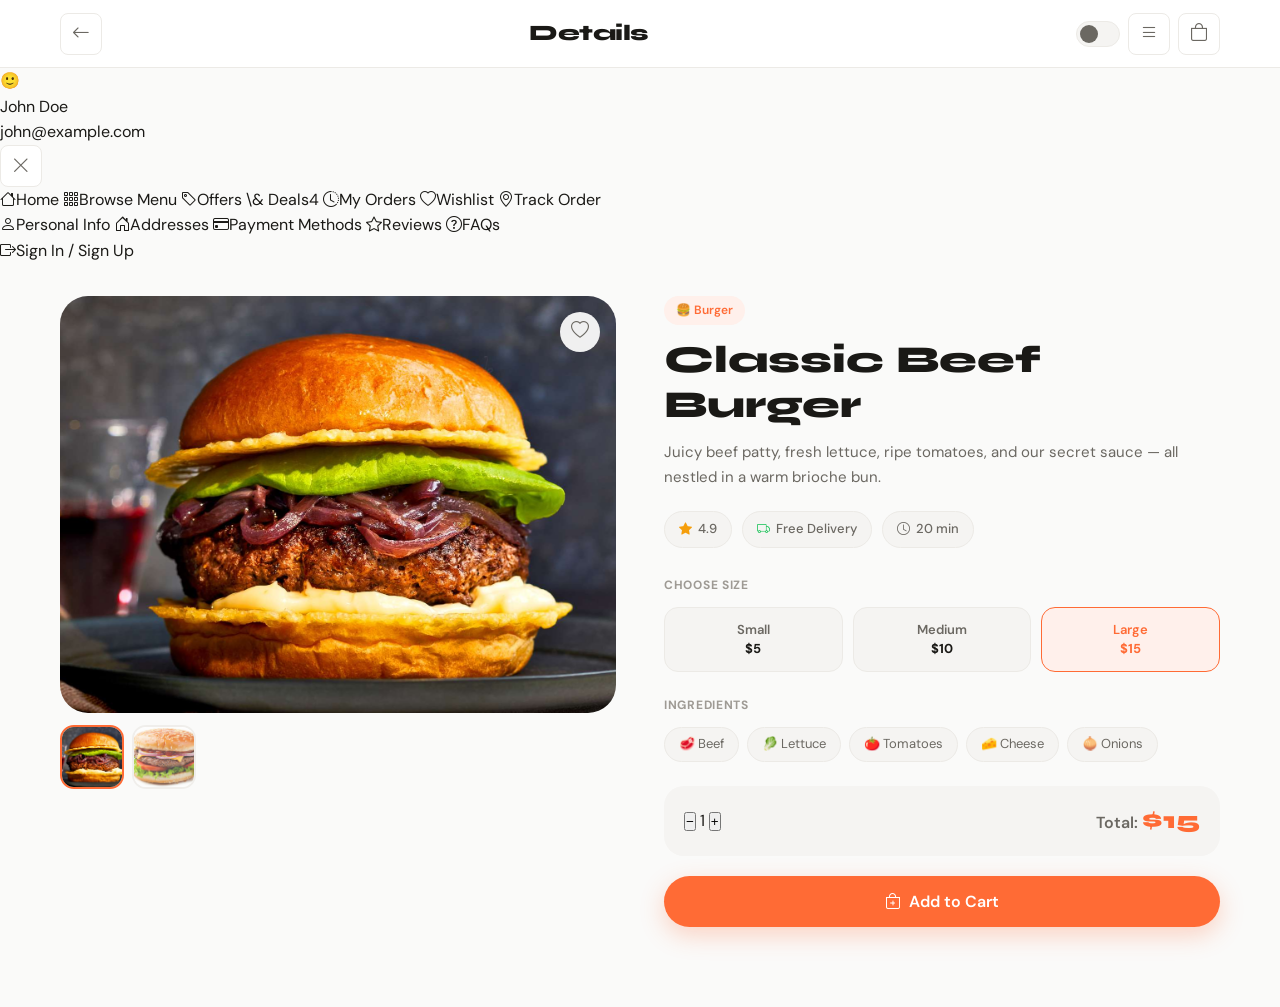
==== details.html @ ce248376 "first commit" ====
<!DOCTYPE html>
<html lang="en" data-theme="light">
<head>
  <meta charset="UTF-8"><meta name="viewport" content="width=device-width, initial-scale=1.0">
  <title>Classic Beef Burger — Burgerizza</title>
  <link rel="preconnect" href="https://fonts.googleapis.com">
  <link href="https://fonts.googleapis.com/css2?family=Syne:wght@400;500;600;700;800&family=DM+Sans:ital,opsz,wght@0,9..40,300;0,9..40,400;0,9..40,500;0,9..40,600;1,9..40,400&display=swap" rel="stylesheet">
  <link rel="stylesheet" href="https://cdn.jsdelivr.net/npm/bootstrap-icons@1.11.1/font/bootstrap-icons.css">
  <link rel="stylesheet" href="./assets/css/global.css">
  <link rel="stylesheet" href="./assets/css/details.css">
</head>
<body>
<header class="bzr-header">
  <div class="container">
    <a href="index.html" class="icon-btn"><i class="bi bi-arrow-left"></i></a>
    <span class="bzr-logo" style="flex:1;text-align:center;">Details</span>
    <div style="display:flex;gap:8px;align-items:center;">
      <div style="display:flex;gap:8px;align-items:center;"><label class="dark-toggle"><input type="checkbox" id="darkToggle"><div class="dark-toggle-slider"></div></label><button class="icon-btn hamburger-btn" id="sidebarToggle"><i class="bi bi-list"></i></button></div>
      <a href="cart.html" class="icon-btn" style="position:relative;">
        <i class="bi bi-bag"></i>
        <span class="cart-badge badge-brand" style="display:none;position:absolute;top:-6px;right:-6px;">0</span>
      </a>
    </div>
  </div>
</header>

<!-- Sidebar Overlay -->
<div class="sidebar-overlay" id="sidebarOverlay"></div>

<!-- Sidebar -->
<div class="sidebar" id="sidebar">
  <div class="sidebar-header">
    <div class="sidebar-profile">
      <div class="sidebar-avatar">🙂</div>
      <div class="sidebar-user-info">
        <div class="sidebar-name">John Doe</div>
        <div class="sidebar-email">john@example.com</div>
      </div>
    </div>
    <button class="icon-btn sidebar-close" id="sidebarClose"><i class="bi bi-x-lg"></i></button>
  </div>
  <nav class="sidebar-nav">
    <a href="index.html" class="sidebar-link"><i class="bi bi-house"></i><span>Home</span></a>
    <a href="all-categories.html" class="sidebar-link"><i class="bi bi-grid-3x3-gap"></i><span>Browse Menu</span></a>
    <a href="offers.html" class="sidebar-link"><i class="bi bi-tag"></i><span>Offers \&amp; Deals</span><span class="sidebar-badge">4</span></a>
    <a href="order-history.html" class="sidebar-link"><i class="bi bi-clock-history"></i><span>My Orders</span></a>
    <a href="wishlist.html" class="sidebar-link"><i class="bi bi-heart"></i><span>Wishlist</span></a>
    <a href="order-tracking.html" class="sidebar-link"><i class="bi bi-geo-alt"></i><span>Track Order</span></a>
    <div class="sidebar-divider"></div>
    <a href="edit-profile.html" class="sidebar-link"><i class="bi bi-person"></i><span>Personal Info</span></a>
    <a href="address.html" class="sidebar-link"><i class="bi bi-house-door"></i><span>Addresses</span></a>
    <a href="checkout.html" class="sidebar-link"><i class="bi bi-credit-card"></i><span>Payment Methods</span></a>
    <a href="reviews.html" class="sidebar-link"><i class="bi bi-star"></i><span>Reviews</span></a>
    <a href="faqs.html" class="sidebar-link"><i class="bi bi-question-circle"></i><span>FAQs</span></a>
    <div class="sidebar-divider"></div>
    <a href="signup.html" class="sidebar-link sidebar-link-danger"><i class="bi bi-box-arrow-right"></i><span>Sign In / Sign Up</span></a>
  </nav>
</div>

<div class="page-wrap">
  <div class="details-layout">

    <!-- Image Panel -->
    <div class="details-img-panel">
      <div class="details-img-wrap">
        <img src="./assets/images/Burger.jpg" alt="Classic Beef Burger" id="mainImg">
        <button class="wishlist-btn" id="wishlistBtn" title="Add to wishlist">
          <i class="bi bi-heart"></i>
        </button>
      </div>
      <!-- Thumbnail row -->
      <div class="thumb-row">
        <img src="./assets/images/Burger.jpg" alt="" class="thumb active" onclick="swapImg(this)">
        <img src="./assets/images/Burger.avif" alt="" class="thumb" onclick="swapImg(this)">
      </div>
    </div>

    <!-- Info Panel -->
    <div class="details-info">
      <div class="details-tag">🍔 Burger</div>
      <h1 class="details-name">Classic Beef Burger</h1>
      <p class="details-desc">Juicy beef patty, fresh lettuce, ripe tomatoes, and our secret sauce — all nestled in a warm brioche bun.</p>

      <!-- Stats -->
      <div class="details-stats">
        <div class="stat-pill"><i class="bi bi-star-fill" style="color:var(--warning);"></i> 4.9</div>
        <div class="stat-pill"><i class="bi bi-truck" style="color:var(--success);"></i> Free Delivery</div>
        <div class="stat-pill"><i class="bi bi-clock"></i> 20 min</div>
      </div>

      <!-- Size Selector -->
      <div class="details-section">
        <div class="details-section-label">Choose Size</div>
        <div class="size-group">
          <button class="size-btn" data-size="Small" data-price="5">Small<br><span>$5</span></button>
          <button class="size-btn" data-size="Medium" data-price="10">Medium<br><span>$10</span></button>
          <button class="size-btn active-size" data-size="Large" data-price="15">Large<br><span>$15</span></button>
        </div>
      </div>

      <!-- Ingredients -->
      <div class="details-section">
        <div class="details-section-label">Ingredients</div>
        <div class="ingredients-group">
          <span class="ingredient-tag">🥩 Beef</span>
          <span class="ingredient-tag">🥬 Lettuce</span>
          <span class="ingredient-tag">🍅 Tomatoes</span>
          <span class="ingredient-tag">🧀 Cheese</span>
          <span class="ingredient-tag">🧅 Onions</span>
        </div>
      </div>

      <!-- Quantity + Price -->
      <div class="details-bottom">
        <div class="qty-control" style="border-color:var(--border);border-width:1.5px;">
          <button class="qty-btn" id="minusBtn">−</button>
          <span class="qty-num" id="qtyDisplay">1</span>
          <button class="qty-btn" id="plusBtn">+</button>
        </div>
        <div class="details-price">
          Total: <span id="totalPrice">$15</span>
        </div>
      </div>

      <button class="btn-brand w-full" id="addToCartBtn" style="margin-top:20px;padding:15px;font-size:16px;">
        <i class="bi bi-bag-plus"></i> Add to Cart
      </button>
    </div>

  </div>
</div>

<div id="toast-container"></div>
<script src="./assets/js/global.js"></script>
<script src="./assets/js/details.js"></script>
<nav class="bottom-nav" style="display:none;">
  <a href="index.html"><i class="bi bi-house"></i>Home</a>
  <a href="all-categories.html"><i class="bi bi-grid-3x3-gap"></i>Menu</a>
  <a href="offers.html"><i class="bi bi-tag"></i>Offers</a>
  <a href="cart.html"><i class="bi bi-bag"></i>Cart<span class="bnav-badge cart-badge" style="display:none;">0</span></a>
  <a href="menu.html"><i class="bi bi-person"></i>Profile</a>
</nav>
</body>
</html>
---- assets/css/global.css ----
/* ============================================================
   Burgerizza — Global Design System
   Modern & Minimal • 2025
   ============================================================ */

@import url('https://fonts.googleapis.com/css2?family=Syne:wght@400;500;600;700;800&family=DM+Sans:ital,opsz,wght@0,9..40,300;0,9..40,400;0,9..40,500;0,9..40,600;1,9..40,400&display=swap');

/* ── CSS Variables ──────────────────────────────────────── */
:root {
  --brand:        #FF6B35;
  --brand-hover:  #E85A25;
  --brand-soft:   #FFF0EB;
  --brand-glow:   rgba(255,107,53,0.18);

  --bg:           #FAFAF9;
  --surface:      #FFFFFF;
  --surface-2:    #F5F4F2;
  --border:       #ECEAE6;
  --border-hover: #D4D0CA;

  --text-primary:   #1A1916;
  --text-secondary: #6B6862;
  --text-tertiary:  #9E9A94;

  --success:  #22C55E;
  --warning:  #F59E0B;
  --danger:   #EF4444;
  --info:     #3B82F6;

  --radius-sm:  8px;
  --radius-md:  14px;
  --radius-lg:  20px;
  --radius-xl:  28px;
  --radius-full:999px;

  --shadow-sm:  0 1px 3px rgba(0,0,0,.06), 0 1px 2px rgba(0,0,0,.04);
  --shadow-md:  0 4px 16px rgba(0,0,0,.08), 0 2px 4px rgba(0,0,0,.04);
  --shadow-lg:  0 12px 40px rgba(0,0,0,.10), 0 4px 8px rgba(0,0,0,.04);
  --shadow-brand: 0 8px 24px rgba(255,107,53,0.28);

  --transition: 0.22s cubic-bezier(0.4,0,0.2,1);
  --font-display: 'Syne', sans-serif;
  --font-body:    'DM Sans', sans-serif;

  --header-h: 68px;
}

/* ── Dark Mode ──────────────────────────────────────────── */
[data-theme="dark"] {
  --bg:           #111110;
  --surface:      #1C1B19;
  --surface-2:    #252422;
  --border:       #2E2C28;
  --border-hover: #3D3A34;

  --text-primary:   #F2EFE9;
  --text-secondary: #A09C94;
  --text-tertiary:  #6B6660;

  --shadow-sm:  0 1px 3px rgba(0,0,0,.3);
  --shadow-md:  0 4px 16px rgba(0,0,0,.4);
  --shadow-lg:  0 12px 40px rgba(0,0,0,.5);
}

/* ── Reset & Base ───────────────────────────────────────── */
*, *::before, *::after { box-sizing: border-box; margin: 0; padding: 0; }

html { scroll-behavior: smooth; }

body {
  font-family: var(--font-body);
  background: var(--bg);
  color: var(--text-primary);
  line-height: 1.6;
  -webkit-font-smoothing: antialiased;
  transition: background var(--transition), color var(--transition);
}

img { max-width: 100%; display: block; }
a   { text-decoration: none; color: inherit; }

/* ── Typography ─────────────────────────────────────────── */
h1,h2,h3,h4,h5,h6 { font-family: var(--font-display); line-height: 1.2; }

/* ── Scrollbar ──────────────────────────────────────────── */
::-webkit-scrollbar              { width: 5px; height: 5px; }
::-webkit-scrollbar-track        { background: var(--surface-2); }
::-webkit-scrollbar-thumb        { background: var(--border-hover); border-radius: 99px; }
::-webkit-scrollbar-thumb:hover  { background: var(--text-tertiary); }

/* ── Header ─────────────────────────────────────────────── */
.bzr-header {
  height: var(--header-h);
  background: var(--surface);
  border-bottom: 1px solid var(--border);
  position: sticky;
  top: 0;
  z-index: 200;
  backdrop-filter: blur(12px);
  -webkit-backdrop-filter: blur(12px);
  transition: background var(--transition), border-color var(--transition);
}
.bzr-header .container {
  height: 100%;
  display: flex;
  align-items: center;
  justify-content: space-between;
  gap: 16px;
  max-width: 1200px;
  margin: 0 auto;
  padding: 0 20px;
}
.bzr-logo {
  font-family: var(--font-display);
  font-weight: 800;
  font-size: 22px;
  color: var(--text-primary);
  letter-spacing: -0.5px;
}
.bzr-logo span { color: var(--brand); }

.header-actions { display: flex; align-items: center; gap: 10px; }

.icon-btn {
  width: 42px; height: 42px;
  border-radius: var(--radius-sm);
  border: 1px solid var(--border);
  background: var(--surface);
  display: flex; align-items: center; justify-content: center;
  cursor: pointer;
  color: var(--text-secondary);
  font-size: 18px;
  transition: all var(--transition);
}
.icon-btn:hover {
  border-color: var(--brand);
  color: var(--brand);
  background: var(--brand-soft);
  transform: translateY(-1px);
}

/* ── Buttons ─────────────────────────────────────────────── */
.btn-brand {
  display: inline-flex; align-items: center; justify-content: center; gap: 8px;
  padding: 11px 24px;
  background: var(--brand);
  color: #fff;
  font-family: var(--font-body);
  font-weight: 600;
  font-size: 14px;
  border: none;
  border-radius: var(--radius-full);
  cursor: pointer;
  box-shadow: var(--shadow-brand);
  transition: all var(--transition);
  white-space: nowrap;
}
.btn-brand:hover   { background: var(--brand-hover); transform: translateY(-1px); }
.btn-brand:active  { transform: translateY(0); }

.btn-outline {
  display: inline-flex; align-items: center; justify-content: center; gap: 8px;
  padding: 11px 24px;
  background: transparent;
  color: var(--text-primary);
  font-family: var(--font-body);
  font-weight: 600;
  font-size: 14px;
  border: 1.5px solid var(--border);
  border-radius: var(--radius-full);
  cursor: pointer;
  transition: all var(--transition);
}
.btn-outline:hover {
  border-color: var(--brand);
  color: var(--brand);
  background: var(--brand-soft);
}

.btn-ghost {
  display: inline-flex; align-items: center; gap: 8px;
  padding: 10px 18px;
  background: var(--surface-2);
  color: var(--text-secondary);
  font-family: var(--font-body);
  font-size: 14px;
  font-weight: 500;
  border: none;
  border-radius: var(--radius-sm);
  cursor: pointer;
  transition: all var(--transition);
}
.btn-ghost:hover { background: var(--border); color: var(--text-primary); }

/* ── Cards ───────────────────────────────────────────────── */
.card-base {
  background: var(--surface);
  border: 1px solid var(--border);
  border-radius: var(--radius-lg);
  overflow: hidden;
  transition: all var(--transition);
}
.card-base:hover {
  border-color: var(--border-hover);
  box-shadow: var(--shadow-md);
  transform: translateY(-3px);
}

/* ── Category Chip ───────────────────────────────────────── */
.cat-chip {
  display: inline-flex; align-items: center; gap: 8px;
  padding: 8px 16px 8px 8px;
  background: var(--surface-2);
  border: 1.5px solid transparent;
  border-radius: var(--radius-full);
  cursor: pointer;
  font-size: 13px;
  font-weight: 500;
  color: var(--text-secondary);
  transition: all var(--transition);
  white-space: nowrap;
}
.cat-chip img {
  width: 32px; height: 32px;
  border-radius: 50%;
  object-fit: cover;
}
.cat-chip:hover, .cat-chip.active {
  background: var(--brand-soft);
  border-color: var(--brand);
  color: var(--brand);
}

/* ── Restaurant Card ─────────────────────────────────────── */
.rest-card {
  background: var(--surface);
  border: 1px solid var(--border);
  border-radius: var(--radius-lg);
  overflow: hidden;
  cursor: pointer;
  transition: all var(--transition);
}
.rest-card:hover {
  box-shadow: var(--shadow-lg);
  transform: translateY(-4px);
  border-color: var(--border-hover);
}
.rest-card-img {
  height: 168px;
  overflow: hidden;
  position: relative;
  background: var(--surface-2);
}
.rest-card-img img {
  width: 100%; height: 100%;
  object-fit: cover;
  transition: transform 0.4s ease;
}
.rest-card:hover .rest-card-img img { transform: scale(1.05); }

.rest-card-badge {
  position: absolute;
  top: 12px; right: 12px;
  background: rgba(255,255,255,0.95);
  backdrop-filter: blur(8px);
  color: var(--text-primary);
  font-size: 12px; font-weight: 600;
  padding: 4px 10px;
  border-radius: var(--radius-full);
  box-shadow: var(--shadow-sm);
}
.rest-card-body { padding: 16px; }
.rest-card-name {
  font-family: var(--font-display);
  font-weight: 700;
  font-size: 15px;
  color: var(--text-primary);
  margin-bottom: 4px;
}
.rest-card-tags {
  font-size: 13px;
  color: var(--text-secondary);
  margin-bottom: 10px;
}
.rest-card-meta {
  display: flex;
  align-items: center;
  gap: 14px;
  font-size: 12px;
  color: var(--text-secondary);
}
.rest-card-meta .rating { color: var(--warning); font-weight: 600; }

/* ── Toast Notifications ─────────────────────────────────── */
#toast-container {
  position: fixed;
  bottom: 24px; right: 24px;
  z-index: 9999;
  display: flex; flex-direction: column; gap: 10px;
  pointer-events: none;
}
.toast-item {
  display: flex; align-items: center; gap: 12px;
  padding: 14px 18px;
  background: var(--surface);
  border: 1px solid var(--border);
  border-radius: var(--radius-md);
  box-shadow: var(--shadow-lg);
  font-size: 14px;
  font-weight: 500;
  color: var(--text-primary);
  animation: toastIn 0.3s cubic-bezier(0.34,1.56,0.64,1) forwards;
  pointer-events: auto;
  min-width: 260px;
  max-width: 340px;
}
.toast-item.hiding { animation: toastOut 0.25s ease forwards; }
.toast-item.success .toast-dot { background: var(--success); }
.toast-item.error   .toast-dot { background: var(--danger);  }
.toast-item.info    .toast-dot { background: var(--info);    }
.toast-item.warning .toast-dot { background: var(--warning); }
.toast-dot { width: 8px; height: 8px; border-radius: 50%; flex-shrink: 0; }
@keyframes toastIn  { from { opacity:0; transform: translateX(24px) scale(0.95); } to { opacity:1; transform: none; } }
@keyframes toastOut { from { opacity:1; transform: none; } to { opacity:0; transform: translateX(24px) scale(0.95); } }

/* ── Dark Mode Toggle ────────────────────────────────────── */
.dark-toggle {
  position: relative;
  width: 44px; height: 26px;
}
.dark-toggle input { opacity: 0; width: 0; height: 0; }
.dark-toggle-slider {
  position: absolute;
  cursor: pointer;
  inset: 0;
  background: var(--surface-2);
  border: 1.5px solid var(--border);
  border-radius: var(--radius-full);
  transition: all var(--transition);
  display: flex;
  align-items: center;
  padding: 3px;
}
.dark-toggle-slider::after {
  content: '';
  width: 18px; height: 18px;
  background: var(--text-secondary);
  border-radius: 50%;
  transition: transform var(--transition), background var(--transition);
}
.dark-toggle input:checked + .dark-toggle-slider { background: var(--brand); border-color: var(--brand); }
.dark-toggle input:checked + .dark-toggle-slider::after {
  transform: translateX(18px);
  background: #fff;
}

/* ── Badges ──────────────────────────────────────────────── */
.badge-brand {
  display: inline-flex; align-items: center; justify-content: center;
  min-width: 18px; height: 18px;
  padding: 0 5px;
  background: var(--brand);
  color: #fff;
  font-size: 10px;
  font-weight: 700;
  border-radius: var(--radius-full);
  border: 2px solid var(--surface);
}

/* ── Section Titles ──────────────────────────────────────── */
.section-header {
  display: flex;
  align-items: center;
  justify-content: space-between;
  margin-bottom: 20px;
}
.section-title {
  font-family: var(--font-display);
  font-size: 20px;
  font-weight: 700;
  color: var(--text-primary);
}
.section-link {
  font-size: 13px;
  font-weight: 600;
  color: var(--brand);
  display: flex;
  align-items: center;
  gap: 4px;
  transition: gap var(--transition);
}
.section-link:hover { gap: 8px; }

/* ── Empty State ─────────────────────────────────────────── */
.empty-state {
  display: flex; flex-direction: column; align-items: center;
  justify-content: center; padding: 60px 20px;
  text-align: center;
}
.empty-state-icon { font-size: 56px; margin-bottom: 16px; opacity: 0.4; }
.empty-state-title {
  font-family: var(--font-display);
  font-size: 20px; font-weight: 700;
  color: var(--text-primary);
  margin-bottom: 8px;
}
.empty-state-text { font-size: 14px; color: var(--text-secondary); max-width: 300px; }

/* ── Form Inputs ─────────────────────────────────────────── */
.bzr-input {
  width: 100%;
  padding: 12px 16px;
  background: var(--surface-2);
  border: 1.5px solid var(--border);
  border-radius: var(--radius-md);
  font-family: var(--font-body);
  font-size: 14px;
  color: var(--text-primary);
  outline: none;
  transition: all var(--transition);
}
.bzr-input::placeholder { color: var(--text-tertiary); }
.bzr-input:focus {
  border-color: var(--brand);
  background: var(--surface);
  box-shadow: 0 0 0 3px var(--brand-glow);
}

/* ── Page Container ──────────────────────────────────────── */
.page-wrap {
  max-width: 1200px;
  margin: 0 auto;
  padding: 32px 20px 80px;
}

/* ── Footer ──────────────────────────────────────────────── */
.bzr-footer {
  background: var(--surface);
  border-top: 1px solid var(--border);
  padding: 48px 0 24px;
  margin-top: 60px;
}
.footer-brand {
  font-family: var(--font-display);
  font-size: 20px;
  font-weight: 800;
}
.footer-brand span { color: var(--brand); }
.footer-desc { font-size: 13px; color: var(--text-secondary); margin-top: 8px; max-width: 260px; line-height: 1.7; }

.footer-heading { font-family: var(--font-display); font-size: 13px; font-weight: 700; text-transform: uppercase; letter-spacing: 0.06em; color: var(--text-tertiary); margin-bottom: 14px; }
.footer-links { list-style: none; display: flex; flex-direction: column; gap: 8px; }
.footer-links a { font-size: 14px; color: var(--text-secondary); transition: color var(--transition); }
.footer-links a:hover { color: var(--brand); }

.footer-social { display: flex; gap: 10px; margin-top: 16px; }
.footer-social a {
  width: 36px; height: 36px;
  border: 1.5px solid var(--border);
  border-radius: var(--radius-sm);
  display: flex; align-items: center; justify-content: center;
  color: var(--text-secondary);
  font-size: 15px;
  transition: all var(--transition);
}
.footer-social a:hover { border-color: var(--brand); color: var(--brand); background: var(--brand-soft); }

.footer-bottom {
  border-top: 1px solid var(--border);
  margin-top: 40px;
  padding-top: 20px;
  display: flex;
  align-items: center;
  justify-content: space-between;
  font-size: 13px;
  color: var(--text-tertiary);
  flex-wrap: wrap;
  gap: 10px;
}

/* ── Responsive ──────────────────────────────────────────── */
@media (max-width: 768px) {
  .page-wrap { padding: 24px 16px 80px; }
  .bzr-logo  { font-size: 20px; }
  #toast-container { bottom: 16px; right: 16px; left: 16px; }
  .toast-item { min-width: unset; width: 100%; }
}

/* ── Animations ──────────────────────────────────────────── */
@keyframes fadeUp {
  from { opacity: 0; transform: translateY(16px); }
  to   { opacity: 1; transform: none; }
}
.fade-up { animation: fadeUp 0.4s ease forwards; }
.delay-1 { animation-delay: 0.1s; opacity: 0; }
.delay-2 { animation-delay: 0.2s; opacity: 0; }
.delay-3 { animation-delay: 0.3s; opacity: 0; }
.delay-4 { animation-delay: 0.4s; opacity: 0; }

/* ============================================================
   RESPONSIVE — Full Device Coverage
   xs  < 480px   (small phones)
   sm  480–767px (large phones)
   md  768–991px (tablets)
   lg  992–1199px (small laptops)
   xl  ≥ 1200px  (desktops)
   ============================================================ */

/* ── Header responsive ───────────────────────────────────── */
@media (max-width: 991px) {
  .bzr-header .container { gap: 10px; }
  .header-search { max-width: 260px; }
  .header-actions .dark-toggle { display: none; } /* hide on tablet, show in sidebar */
}
@media (max-width: 767px) {
  :root { --header-h: 60px; }
  .header-search { display: none; }               /* search hidden; use page-level search */
  .header-actions .btn-brand { display: none; }   /* hide sign-in text btn on mobile */
  .header-actions { gap: 6px; }
  .icon-btn { width: 38px; height: 38px; font-size: 16px; }
  .bzr-logo { font-size: 18px; }
}
@media (max-width: 479px) {
  .header-actions .icon-btn[title="Wishlist"] { display: none; } /* keep cart & hamburger only */
}

/* ── Page wrap ───────────────────────────────────────────── */
@media (max-width: 767px)  { .page-wrap { padding: 20px 14px 72px; } }
@media (max-width: 479px)  { .page-wrap { padding: 16px 12px 72px; } }

/* ── Restaurant grid ─────────────────────────────────────── */
@media (max-width: 767px)  { .restaurants-grid { grid-template-columns: 1fr 1fr; gap: 12px; } }
@media (max-width: 479px)  { .restaurants-grid { grid-template-columns: 1fr; } }

/* ── Section header ──────────────────────────────────────── */
@media (max-width: 479px) {
  .section-title { font-size: 17px; }
  .section-link  { font-size: 12px; }
}

/* ── Rest card ───────────────────────────────────────────── */
@media (max-width: 767px) {
  .rest-card-img { height: 130px; }
  .rest-card-name { font-size: 13px; }
  .rest-card-meta { gap: 8px; font-size: 11px; }
}

/* ── Buttons ─────────────────────────────────────────────── */
@media (max-width: 479px) {
  .btn-brand  { padding: 10px 18px; font-size: 13px; }
  .btn-outline{ padding: 10px 18px; font-size: 13px; }
}

/* ── Footer ──────────────────────────────────────────────── */
@media (max-width: 767px) {
  .bzr-footer { padding: 32px 0 16px; margin-top: 40px; }
  .footer-bottom { flex-direction: column; text-align: center; gap: 8px; }
}

/* ── Toast ───────────────────────────────────────────────── */
@media (max-width: 767px) {
  #toast-container { bottom: 70px; right: 12px; left: 12px; }
  .toast-item { min-width: unset; width: 100%; font-size: 13px; }
}

/* ── Bottom nav bar on mobile (optional UX boost) ────────── */
@media (max-width: 767px) {
  .bottom-nav {
    display: flex !important;
    position: fixed; bottom: 0; left: 0; right: 0;
    height: 60px;
    background: var(--surface);
    border-top: 1px solid var(--border);
    z-index: 300;
    align-items: center;
    justify-content: space-around;
    padding: 0 8px;
  }
  .bottom-nav a {
    display: flex; flex-direction: column; align-items: center; gap: 3px;
    font-size: 10px; font-weight: 600;
    color: var(--text-tertiary);
    flex: 1; padding: 8px 0;
    transition: color var(--transition);
  }
  .bottom-nav a i { font-size: 20px; }
  .bottom-nav a.active, .bottom-nav a:hover { color: var(--brand); }
  .bottom-nav a .bnav-badge {
    position: absolute; top: 2px;
    background: var(--brand); color: #fff;
    font-size: 9px; font-weight: 700;
    padding: 1px 5px; border-radius: 99px;
  }
  .bottom-nav a { position: relative; }
}
@media (min-width: 768px) { .bottom-nav { display: none; } }
---- assets/css/details.css ----
/* ── Details Page ───────────────────────────────────────── */
.details-layout {
  display: grid;
  grid-template-columns: 1fr 1fr;
  gap: 48px;
  align-items: start;
}
@media (max-width: 768px) {
  .details-layout { grid-template-columns: 1fr; }
}

.details-img-panel {}
.details-img-wrap {
  position: relative;
  border-radius: var(--radius-xl);
  overflow: hidden;
  background: var(--surface-2);
  aspect-ratio: 4/3;
}
.details-img-wrap img {
  width: 100%; height: 100%;
  object-fit: cover;
  transition: transform 0.4s ease;
}
.details-img-wrap:hover img { transform: scale(1.03); }

.wishlist-btn {
  position: absolute; top: 16px; right: 16px;
  width: 40px; height: 40px;
  background: rgba(255,255,255,0.92);
  backdrop-filter: blur(8px);
  border: none; border-radius: 50%;
  display: flex; align-items: center; justify-content: center;
  font-size: 18px; color: var(--text-secondary);
  cursor: pointer; transition: all var(--transition);
}
.wishlist-btn:hover, .wishlist-btn.active { color: #EF4444; background: #FEF2F2; }
.wishlist-btn.active i::before { content: "\f415"; } /* bi-heart-fill */

.thumb-row { display: flex; gap: 8px; margin-top: 12px; }
.thumb {
  width: 64px; height: 64px;
  border-radius: var(--radius-md);
  object-fit: cover;
  border: 2px solid var(--border);
  cursor: pointer; transition: all var(--transition);
  opacity: 0.7;
}
.thumb:hover { opacity: 1; }
.thumb.active { border-color: var(--brand); opacity: 1; }

.details-info {}
.details-tag {
  display: inline-block;
  font-size: 12px; font-weight: 600;
  color: var(--brand); background: var(--brand-soft);
  padding: 5px 12px; border-radius: var(--radius-full);
  margin-bottom: 12px;
}
.details-name {
  font-family: var(--font-display);
  font-size: clamp(26px, 3vw, 38px);
  font-weight: 800; color: var(--text-primary);
  margin-bottom: 12px;
}
.details-desc { font-size: 15px; color: var(--text-secondary); line-height: 1.7; margin-bottom: 20px; }

.details-stats { display: flex; gap: 10px; flex-wrap: wrap; margin-bottom: 28px; }
.stat-pill {
  display: flex; align-items: center; gap: 6px;
  font-size: 13px; font-weight: 500;
  background: var(--surface-2);
  border: 1px solid var(--border);
  padding: 7px 14px; border-radius: var(--radius-full);
  color: var(--text-secondary);
}

.details-section { margin-bottom: 24px; }
.details-section-label {
  font-size: 12px; font-weight: 700;
  text-transform: uppercase; letter-spacing: 0.06em;
  color: var(--text-tertiary); margin-bottom: 12px;
}

.size-group { display: flex; gap: 10px; }
.size-btn {
  flex: 1; padding: 12px 8px;
  background: var(--surface-2);
  border: 1.5px solid var(--border);
  border-radius: var(--radius-md);
  font-family: var(--font-body);
  font-size: 13px; font-weight: 600;
  color: var(--text-secondary);
  cursor: pointer; text-align: center;
  transition: all var(--transition);
  line-height: 1.5;
}
.size-btn span { font-weight: 700; color: var(--text-primary); display: block; }
.size-btn:hover, .size-btn.active-size {
  border-color: var(--brand);
  background: var(--brand-soft);
  color: var(--brand);
}
.size-btn.active-size span { color: var(--brand); }

.ingredients-group { display: flex; gap: 8px; flex-wrap: wrap; }
.ingredient-tag {
  font-size: 13px; padding: 6px 14px;
  background: var(--surface-2);
  border: 1px solid var(--border);
  border-radius: var(--radius-full);
  color: var(--text-secondary);
}

.details-bottom {
  display: flex; align-items: center; justify-content: space-between;
  background: var(--surface-2); border-radius: var(--radius-lg);
  padding: 16px 20px;
  margin-top: 8px;
}
.details-price { font-size: 16px; font-weight: 600; color: var(--text-secondary); }
.details-price span { color: var(--brand); font-size: 24px; font-weight: 800; font-family: var(--font-display); }

.w-full { width: 100%; display: flex; align-items: center; justify-content: center; }

/* ── Details Responsive ──────────────────────────────────── */
@media (max-width: 991px) {
  .details-layout { gap: 28px; }
}
@media (max-width: 767px) {
  .details-layout { grid-template-columns: 1fr; }
  .details-img-wrap { aspect-ratio: 16/9; border-radius: var(--radius-lg); }
  .details-name { font-size: 24px; }
}
@media (max-width: 479px) {
  .size-group { gap: 6px; }
  .size-btn   { padding: 10px 4px; font-size: 12px; }
  .details-bottom { flex-direction: column; align-items: flex-start; gap: 12px; }
  .details-stats { gap: 6px; }
  .stat-pill  { padding: 6px 10px; font-size: 12px; }
  .details-name { font-size: 22px; }
}
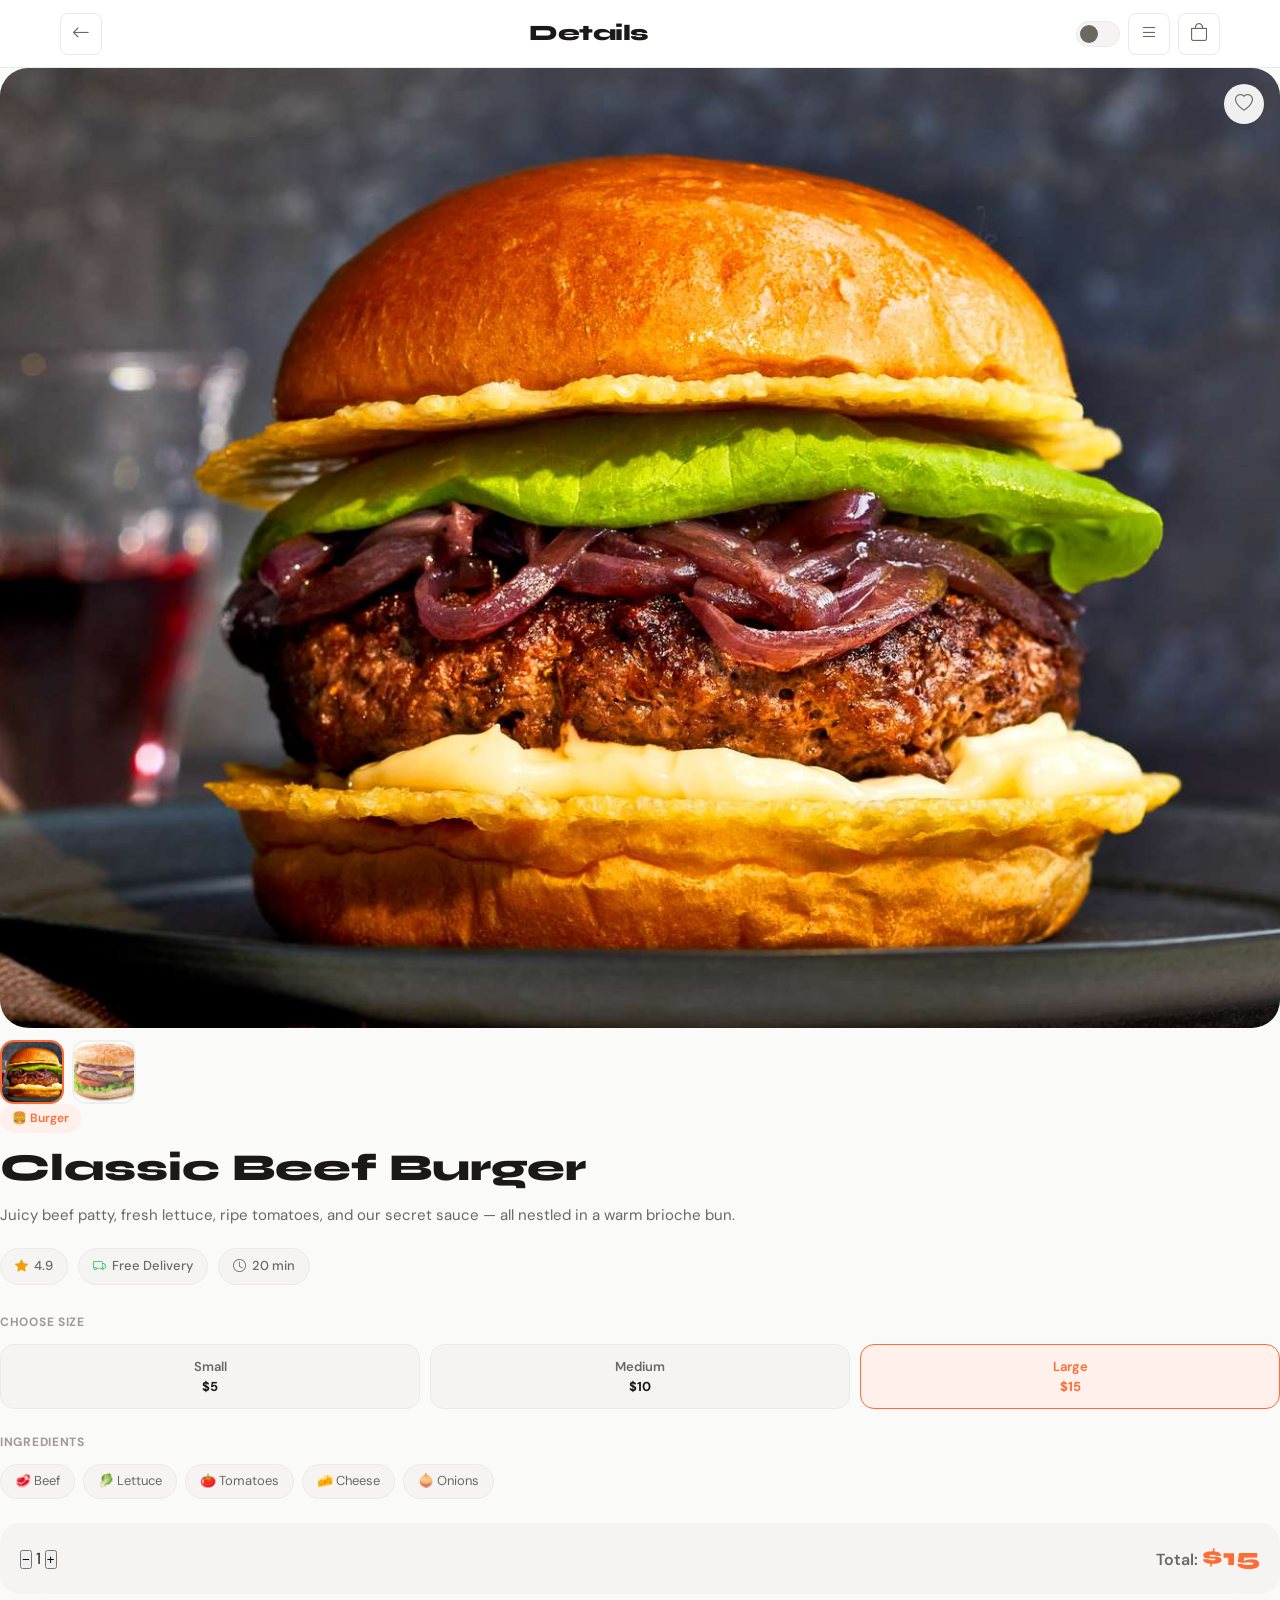
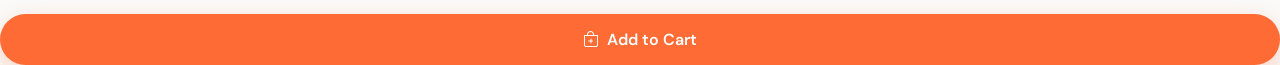
==== commit 799017ba: "Update details.html" ====
--- a/details.html
+++ b/details.html
@@ -27,38 +27,6 @@
 <!-- Sidebar Overlay -->
 <div class="sidebar-overlay" id="sidebarOverlay"></div>
 
-<!-- Sidebar -->
-<div class="sidebar" id="sidebar">
-  <div class="sidebar-header">
-    <div class="sidebar-profile">
-      <div class="sidebar-avatar">🙂</div>
-      <div class="sidebar-user-info">
-        <div class="sidebar-name">John Doe</div>
-        <div class="sidebar-email">john@example.com</div>
-      </div>
-    </div>
-    <button class="icon-btn sidebar-close" id="sidebarClose"><i class="bi bi-x-lg"></i></button>
-  </div>
-  <nav class="sidebar-nav">
-    <a href="index.html" class="sidebar-link"><i class="bi bi-house"></i><span>Home</span></a>
-    <a href="all-categories.html" class="sidebar-link"><i class="bi bi-grid-3x3-gap"></i><span>Browse Menu</span></a>
-    <a href="offers.html" class="sidebar-link"><i class="bi bi-tag"></i><span>Offers \&amp; Deals</span><span class="sidebar-badge">4</span></a>
-    <a href="order-history.html" class="sidebar-link"><i class="bi bi-clock-history"></i><span>My Orders</span></a>
-    <a href="wishlist.html" class="sidebar-link"><i class="bi bi-heart"></i><span>Wishlist</span></a>
-    <a href="order-tracking.html" class="sidebar-link"><i class="bi bi-geo-alt"></i><span>Track Order</span></a>
-    <div class="sidebar-divider"></div>
-    <a href="edit-profile.html" class="sidebar-link"><i class="bi bi-person"></i><span>Personal Info</span></a>
-    <a href="address.html" class="sidebar-link"><i class="bi bi-house-door"></i><span>Addresses</span></a>
-    <a href="checkout.html" class="sidebar-link"><i class="bi bi-credit-card"></i><span>Payment Methods</span></a>
-    <a href="reviews.html" class="sidebar-link"><i class="bi bi-star"></i><span>Reviews</span></a>
-    <a href="faqs.html" class="sidebar-link"><i class="bi bi-question-circle"></i><span>FAQs</span></a>
-    <div class="sidebar-divider"></div>
-    <a href="signup.html" class="sidebar-link sidebar-link-danger"><i class="bi bi-box-arrow-right"></i><span>Sign In / Sign Up</span></a>
-  </nav>
-</div>
-
-<div class="page-wrap">
-  <div class="details-layout">
 
     <!-- Image Panel -->
     <div class="details-img-panel">
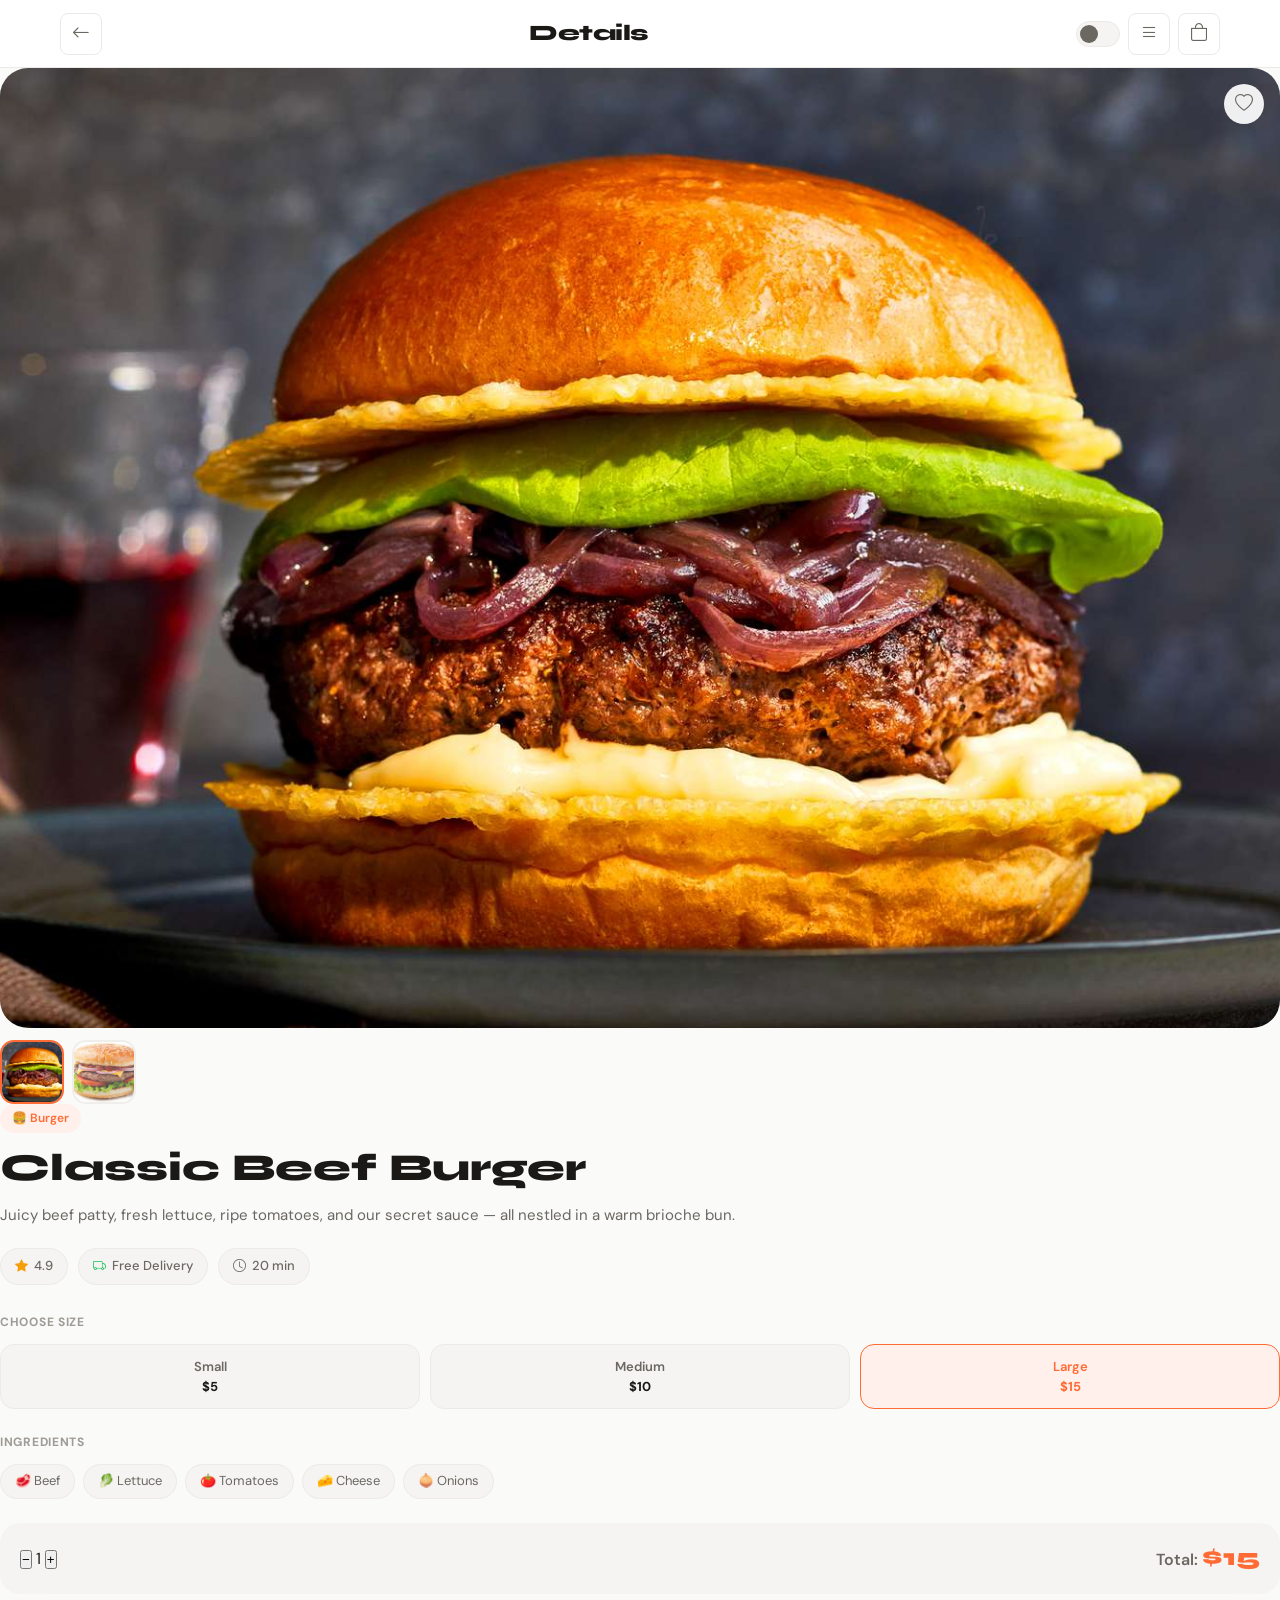
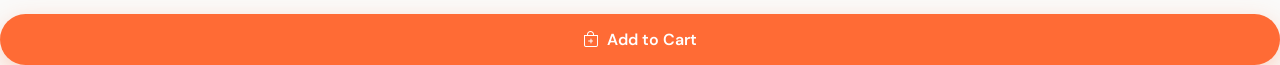
==== commit cf5259ad: "Update details.html" ====
--- a/details.html
+++ b/details.html
@@ -12,7 +12,7 @@
 <body>
 <header class="bzr-header">
   <div class="container">
-    <a href="index.html" class="icon-btn"><i class="bi bi-arrow-left"></i></a>
+    <a href="all-categories.html" class="icon-btn"><i class="bi bi-arrow-left"></i></a>
     <span class="bzr-logo" style="flex:1;text-align:center;">Details</span>
     <div style="display:flex;gap:8px;align-items:center;">
       <div style="display:flex;gap:8px;align-items:center;"><label class="dark-toggle"><input type="checkbox" id="darkToggle"><div class="dark-toggle-slider"></div></label><button class="icon-btn hamburger-btn" id="sidebarToggle"><i class="bi bi-list"></i></button></div>
